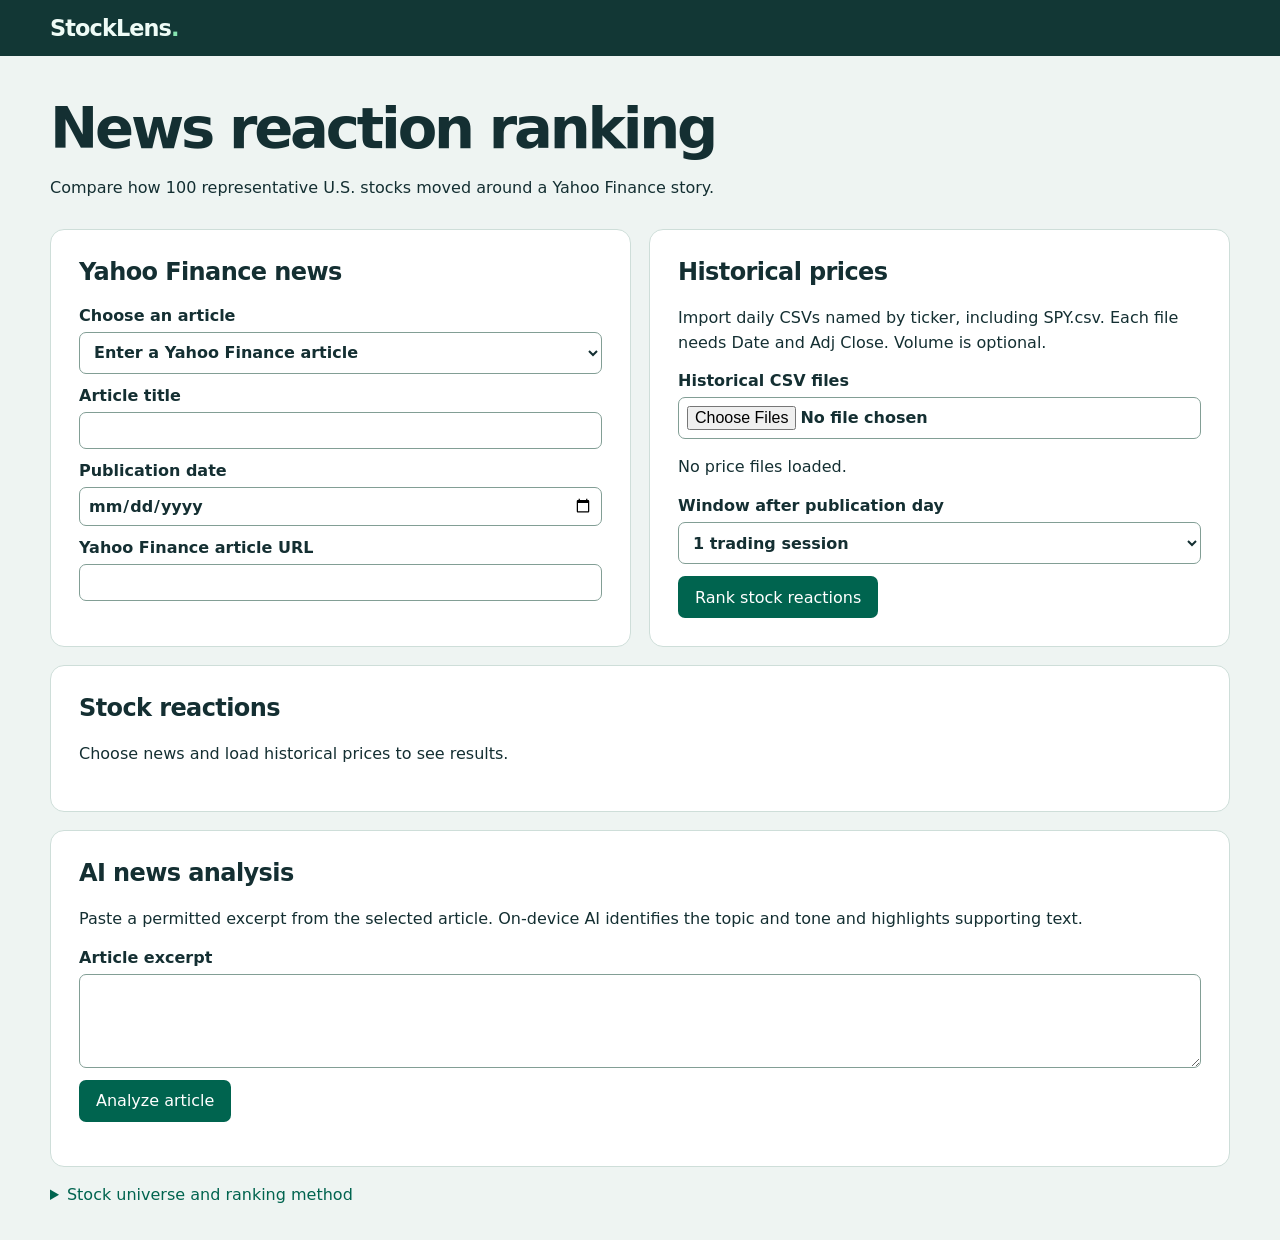
==== website/index.html @ e6dbd796 "Rank authentic Yahoo Finance events across a fixed 100-stock universe" ====
<!doctype html>
<html lang="en">
<head>
  <meta charset="utf-8">
  <meta name="viewport" content="width=device-width, initial-scale=1">
  <meta name="description" content="Rank the market-adjusted reactions of 100 U.S. stocks to a Yahoo Finance event.">
  <title>StockLens | News reaction ranking</title>
  <link rel="stylesheet" href="./research/dashboard.css">
  <script type="module" src="./research/event-dashboard.mjs"></script>
</head>
<body>
  <header class="topbar"><div class="shell product-header"><a class="brand" href="./">StockLens<span>.</span></a></div></header>
  <main class="shell">
    <section class="intro">
      <h1>News reaction ranking</h1>
      <p>Compare how 100 representative U.S. stocks moved around a Yahoo Finance story.</p>
    </section>
    <div class="event-layout">
      <section class="card" aria-labelledby="article-heading">
        <h2 id="article-heading">Yahoo Finance news</h2>
        <label>Choose an article <select id="article-picker"><option value="">Enter a Yahoo Finance article</option></select></label>
        <form id="article-form">
          <label>Article title <input name="title" required maxlength="300"></label>
          <label>Publication date <input name="date" type="date" required></label>
          <label>Yahoo Finance article URL <input name="url" type="url" required></label>
        </form>
        <p id="article-source"></p>
      </section>
      <section class="card" aria-labelledby="market-heading">
        <h2 id="market-heading">Historical prices</h2>
        <p>Import daily CSVs named by ticker, including SPY.csv. Each file needs Date and Adj Close. Volume is optional.</p>
        <label>Historical CSV files <input id="market-files" type="file" accept=".csv,text/csv" multiple></label>
        <p id="market-status" role="status">No price files loaded.</p>
        <label>Window after publication day
          <select id="horizon"><option value="1">1 trading session</option><option value="3">3 trading sessions</option><option value="5">5 trading sessions</option></select>
        </label>
        <button type="button" id="rank-button">Rank stock reactions</button>
      </section>
    </div>
    <section id="rankings" class="card" aria-labelledby="rank-title">
      <h2 id="rank-title">Stock reactions</h2>
      <p id="rank-status" role="status">Choose news and load historical prices to see results.</p>
      <div id="rank-content" hidden>
        <p id="rank-summary"></p>
        <div class="table-scroll">
          <table>
            <thead><tr><th scope="col">Rank</th><th scope="col">Stock</th><th scope="col">Sector</th><th scope="col">Stock return</th><th scope="col">vs. SPY</th><th scope="col">Reaction size</th></tr></thead>
            <tbody id="reaction-rows"></tbody>
          </table>
        </div>
        <section id="stock-details" hidden aria-labelledby="stock-title">
          <h3 id="stock-title" tabindex="-1"></h3>
          <p id="stock-summary"></p>
          <canvas id="event-chart" role="img" aria-labelledby="stock-title" aria-describedby="stock-summary"></canvas>
        </section>
        <details id="missing-data"><summary>Stocks without enough price data</summary><p id="missing-stocks"></p></details>
      </div>
    </section>
    <section class="card" aria-labelledby="ai-title">
      <h2 id="ai-title">AI news analysis</h2>
      <p>Paste a permitted excerpt from the selected article. On-device AI identifies the topic and tone and highlights supporting text.</p>
      <label>Article excerpt <textarea id="article-excerpt" rows="4" minlength="30" maxlength="3500"></textarea></label>
      <button id="ai-button" type="button">Analyze article</button>
      <p id="ai-status" role="status"></p>
      <div id="ai-result" hidden>
        <p id="ai-classification"></p>
        <blockquote id="ai-evidence"></blockquote>
      </div>
    </section>
    <details class="method">
      <summary>Stock universe and ranking method</summary>
      <p>The fixed list uses 100 companies from the November 20, 2026 OEF holdings snapshot, with one share class per company. <a id="universe-source" href="https://www.ishares.com/us/products/239723/ishares-s-p-100-etf/latest-holdings.csv">Holdings source</a>.</p>
      <p>Rank is based on the absolute difference between a stock’s return and SPY’s return over the same window. The window starts at the last SPY trading close strictly before the publication date and ends at the selected close strictly after it. The publication date uses New York time. The signed difference shows whether a stock outperformed or underperformed the market. Other news and market factors can contribute to the observed moves.</p>
      <div id="universe-list"></div>
    </details>
  </main>
</body>
</html>
---- website/research/dashboard.css ----
:root {
  color-scheme: light;
  font-family: Inter, system-ui, sans-serif;
  color: #142f32;
  background: #eef4f2;
  --ink: #142f32;
  --muted: #4c6667;
  --accent: #00644f;
  --line: #ceded9;
}
* { box-sizing: border-box; }
body { margin: 0; }
.shell { width: min(1180px, calc(100% - 32px)); margin-inline: auto; }
.topbar { background: #123735; }
.product-header { display: flex; flex-wrap: wrap; gap: 8px 20px; align-items: center; padding-block: 15px; color: #eefbf6; }
.brand { color: #eefbf6; text-decoration: none; margin-right: auto; font-weight: 800; font-size: 1.4rem; letter-spacing: -.04em; }
.brand span { color: #85e4b0; }
a { color: var(--accent); }
.intro { padding: clamp(20px, 4vw, 42px) 0 12px; }
h1 { margin: 0; font-size: clamp(2rem, 5vw, 3.6rem); letter-spacing: -.055em; line-height: 1.08; }
h2, h3 { letter-spacing: -.025em; }
h2 { margin-top: 0; }
p { line-height: 1.55; }
a { color: var(--accent); }
.data-note { display: inline-block; margin: 4px 0; padding: 7px 12px; border-radius: 6px; background: #deece7; }
.card { background: white; border: 1px solid var(--line); border-radius: 14px; padding: clamp(16px, 3vw, 28px); min-width: 0; margin-bottom: 18px; }
form, .chart-header { display: flex; flex-wrap: wrap; gap: 12px 20px; align-items: end; }
form label { flex: 1 1 165px; }
label { display: grid; gap: 7px; font-weight: 650; }
button, select { font: inherit; min-height: 42px; border-radius: 7px; }
select { border: 1px solid #829e95; padding: 0 10px; background: #fff; color: var(--ink); width: 100%; }
button { background: var(--accent); color: white; border: 1px solid transparent; padding: 0 16px; cursor: pointer; }
button:disabled { opacity: .62; cursor: wait; }
:focus-visible { outline: 3px solid #295dbe; outline-offset: 3px; }
.workspace { display: grid; align-items: start; grid-template-columns: minmax(260px, 1fr) minmax(0, 2.1fr); gap: 18px; }
.muted, #research-status { color: var(--muted); font-size: .92rem; }
.table-scroll { overflow: auto; }
table { width: 100%; border-collapse: collapse; font-variant-numeric: tabular-nums; }
td, th { text-align: left; padding: 9px 7px; border-bottom: 1px solid var(--line); }
th { color: var(--muted); font-size: .85rem; }
td button { background: transparent; color: var(--accent); text-decoration: underline; min-height: 30px; padding: 2px 7px; }
td button[aria-pressed="true"] { background: #deece7; font-weight: 750; }
.score-grid { display: grid; grid-template-columns: repeat(2, minmax(0, 1fr)); gap: 12px; }
.score-card { background: #eef6f1; border-radius: 10px; padding: 14px; }
.score-card h3 { margin: 0 0 5px; }
.score-card p { margin: 4px 0; }
.score-number { font-size: clamp(1.5rem, 4vw, 2.4rem); font-weight: 750; }
.chart-header { justify-content: space-between; align-items: center; margin-bottom: 14px; }
.chart-header h3 { margin: 0; }
canvas { display: block; width: 100%; height: 244px; }
summary { cursor: pointer; color: var(--accent); }
main { padding-bottom: 32px; }
#data-settings[open] { padding-bottom: 18px; }
.research-controls form { margin-top: 14px; }
#research-status { margin-bottom: 0; }
#stock-detail { margin-top: 20px; border-top: 1px solid var(--line); }
#ranking .table-scroll { max-height: 620px; }
#ranking thead { position: sticky; top: 0; background: white; }
.ticker { background: transparent; color: var(--accent); border: 1px solid var(--accent); padding-inline: 9px; min-height: 32px; font-weight: 700; }
.ticker[aria-pressed="true"] { background: #d9ede3; }
.method { margin: 4px 0; }

@media (max-width: 760px) { .workspace { grid-template-columns: 1fr; } }

#import-form label { min-width: 0; }
#import-form input { width: 100%; max-width: 100%; }
#import-status:empty { display: none; }
pre { overflow: auto; padding: 12px; background: #eef4f2; border-radius: 6px; }

.event-layout { display: grid; grid-template-columns: 1fr 1fr; gap: 18px; }
.event-layout form { display: grid; margin-top: 12px; }
.event-layout label { min-width: 0; }
input, textarea { font: inherit; color: var(--ink); width: 100%; padding: 8px; border: 1px solid #829e95; border-radius: 7px; }
#rank-button, #ai-button { margin-top: 12px; }
#universe-list { line-height: 1.8; }
blockquote { border-left: 3px solid var(--accent); padding-left: 14px; margin-left: 0; }
@media (max-width: 760px) { .event-layout { grid-template-columns: 1fr; gap: 0; } }
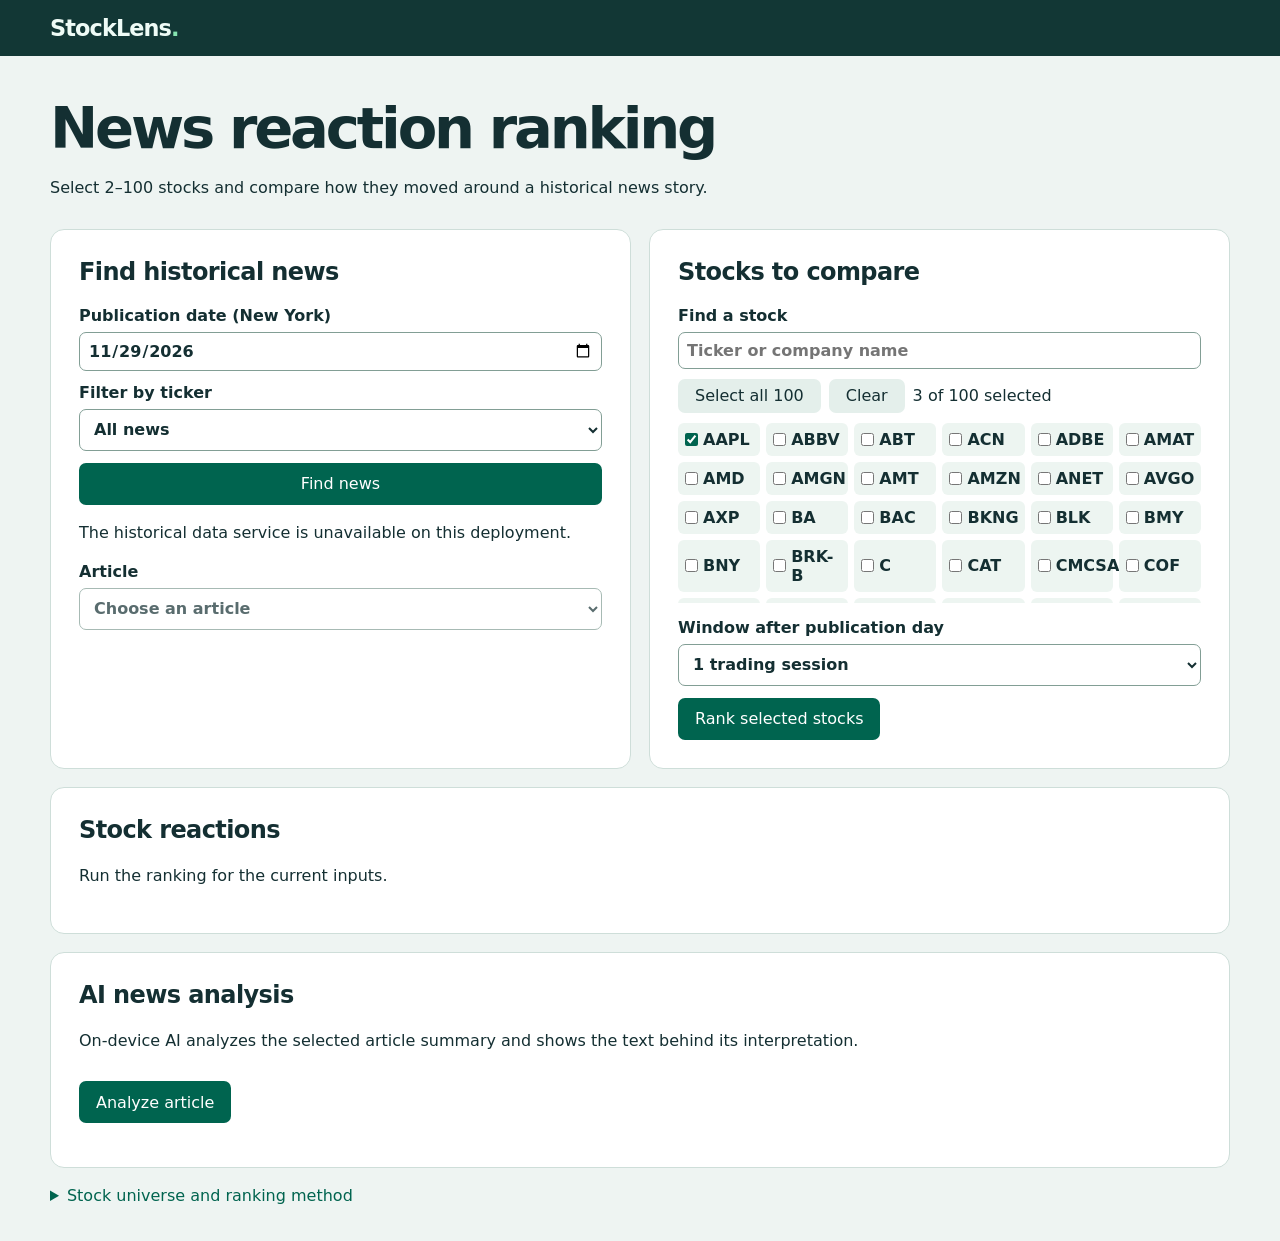
==== commit 484eaeb0: "Connect StockLens news and price workflow to a same-site data API" ====
--- a/website/index.html
+++ b/website/index.html
@@ -3,7 +3,7 @@
 <head>
   <meta charset="utf-8">
   <meta name="viewport" content="width=device-width, initial-scale=1">
-  <meta name="description" content="Rank the market-adjusted reactions of 100 U.S. stocks to a Yahoo Finance event.">
+  <meta name="description" content="Compare selected U.S. stocks around a historical financial news event.">
   <title>StockLens | News reaction ranking</title>
   <link rel="stylesheet" href="./research/dashboard.css">
   <script type="module" src="./research/event-dashboard.mjs"></script>
@@ -13,33 +13,39 @@
   <main class="shell">
     <section class="intro">
       <h1>News reaction ranking</h1>
-      <p>Compare how 100 representative U.S. stocks moved around a Yahoo Finance story.</p>
+      <p>Select 2–100 stocks and compare how they moved around a historical news story.</p>
     </section>
     <div class="event-layout">
       <section class="card" aria-labelledby="article-heading">
-        <h2 id="article-heading">Yahoo Finance news</h2>
-        <label>Choose an article <select id="article-picker"><option value="">Enter a Yahoo Finance article</option></select></label>
-        <form id="article-form">
-          <label>Article title <input name="title" required maxlength="300"></label>
-          <label>Publication date <input name="date" type="date" required></label>
-          <label>Yahoo Finance article URL <input name="url" type="url" required></label>
+        <h2 id="article-heading">Find historical news</h2>
+        <form id="news-search">
+          <label>Publication date (New York) <input id="news-date" type="date" required></label>
+          <label>Filter by ticker <select id="news-ticker"><option value="">All news</option></select></label>
+          <button type="submit">Find news</button>
         </form>
+        <p id="news-status" role="status"></p>
+        <label>Article <select id="article-picker" disabled><option value="">Search for news first</option></select></label>
+        <button id="more-news" type="button" hidden>Load more articles</button>
         <p id="article-source"></p>
       </section>
       <section class="card" aria-labelledby="market-heading">
-        <h2 id="market-heading">Historical prices</h2>
-        <p>Import daily CSVs named by ticker, including SPY.csv. Each file needs Date and Adj Close. Volume is optional.</p>
-        <label>Historical CSV files <input id="market-files" type="file" accept=".csv,text/csv" multiple></label>
-        <p id="market-status" role="status">No price files loaded.</p>
+        <h2 id="market-heading">Stocks to compare</h2>
+        <label>Find a stock <input id="stock-filter" type="search" placeholder="Ticker or company name"></label>
+        <div class="selection-actions">
+          <button id="select-all" type="button">Select all 100</button>
+          <button id="clear-stocks" type="button">Clear</button>
+          <output id="selection-count"></output>
+        </div>
+        <div id="stock-picker" class="stock-picker" role="group" aria-label="Eligible stocks"></div>
         <label>Window after publication day
           <select id="horizon"><option value="1">1 trading session</option><option value="3">3 trading sessions</option><option value="5">5 trading sessions</option></select>
         </label>
-        <button type="button" id="rank-button">Rank stock reactions</button>
+        <button type="button" id="rank-button">Rank selected stocks</button>
       </section>
     </div>
     <section id="rankings" class="card" aria-labelledby="rank-title">
       <h2 id="rank-title">Stock reactions</h2>
-      <p id="rank-status" role="status">Choose news and load historical prices to see results.</p>
+      <p id="rank-status" role="status">Select news and at least two stocks to see results.</p>
       <div id="rank-content" hidden>
         <p id="rank-summary"></p>
         <div class="table-scroll">
@@ -58,8 +64,7 @@
     </section>
     <section class="card" aria-labelledby="ai-title">
       <h2 id="ai-title">AI news analysis</h2>
-      <p>Paste a permitted excerpt from the selected article. On-device AI identifies the topic and tone and highlights supporting text.</p>
-      <label>Article excerpt <textarea id="article-excerpt" rows="4" minlength="30" maxlength="3500"></textarea></label>
+      <p>On-device AI analyzes the selected article summary and shows the text behind its interpretation.</p>
       <button id="ai-button" type="button">Analyze article</button>
       <p id="ai-status" role="status"></p>
       <div id="ai-result" hidden>
@@ -69,8 +74,8 @@
     </section>
     <details class="method">
       <summary>Stock universe and ranking method</summary>
-      <p>The fixed list uses 100 companies from the November 20, 2026 OEF holdings snapshot, with one share class per company. <a id="universe-source" href="https://www.ishares.com/us/products/239723/ishares-s-p-100-etf/latest-holdings.csv">Holdings source</a>.</p>
-      <p>Rank is based on the absolute difference between a stock’s return and SPY’s return over the same window. The window starts at the last SPY trading close strictly before the publication date and ends at the selected close strictly after it. The publication date uses New York time. The signed difference shows whether a stock outperformed or underperformed the market. Other news and market factors can contribute to the observed moves.</p>
+      <p>Select any subset of the fixed list, which uses 100 companies from the November 20, 2026 OEF holdings snapshot, with one share class per company. <a id="universe-source" href="https://www.ishares.com/us/products/239723/ishares-s-p-100-etf/latest-holdings.csv">Holdings source</a>.</p>
+      <p>Rank is based on the absolute difference between a stock’s split-adjusted price return and SPY’s price return over the same window. These prices do not include dividends. The window starts at the last SPY trading close strictly before the publication date and ends at the selected close strictly after it. The publication date uses New York time. The signed difference shows whether a stock outperformed or underperformed the market. Other news and market factors can contribute to the observed moves.</p>
       <div id="universe-list"></div>
     </details>
   </main>
--- a/website/research/dashboard.css
+++ b/website/research/dashboard.css
@@ -75,3 +75,10 @@
 #universe-list { line-height: 1.8; }
 blockquote { border-left: 3px solid var(--accent); padding-left: 14px; margin-left: 0; }
 @media (max-width: 760px) { .event-layout { grid-template-columns: 1fr; gap: 0; } }
+.selection-actions { display: flex; flex-wrap: wrap; align-items: center; gap: 8px; margin: 10px 0; }
+.selection-actions button { min-height: 34px; background: #e4efeb; color: var(--ink); }
+.stock-picker { display: grid; grid-template-columns: repeat(auto-fit, minmax(78px, 1fr)); gap: 6px; max-height: 180px; overflow: auto; margin: 10px 0 15px; }
+.stock-picker label { display: flex; align-items: center; gap: 5px; border-radius: 6px; background: #edf5f1; padding: 7px; }
+.stock-picker input { width: auto; margin: 0; accent-color: var(--accent); }
+#news-search { align-items: flex-end; margin-bottom: 9px; }
+#more-news { margin-top: 8px; }
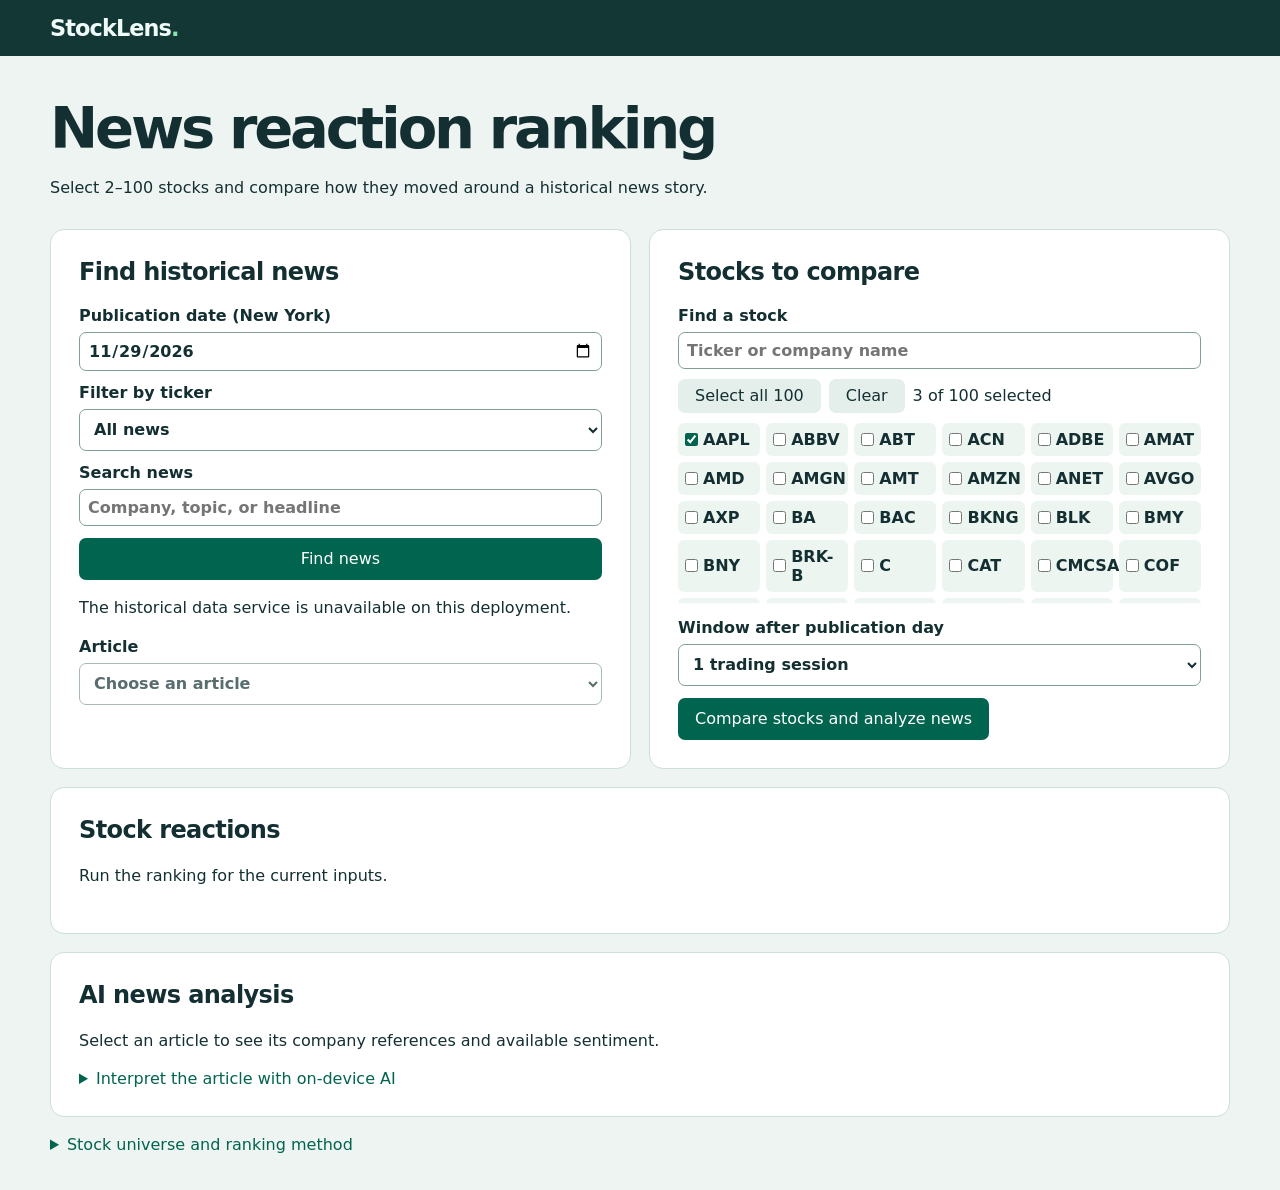
==== commit 1abc8978: "Search news and compare stock reactions with article sentiment" ====
--- a/website/index.html
+++ b/website/index.html
@@ -21,6 +21,7 @@
         <form id="news-search">
           <label>Publication date (New York) <input id="news-date" type="date" required></label>
           <label>Filter by ticker <select id="news-ticker"><option value="">All news</option></select></label>
+          <label>Search news <input id="news-keyword" type="search" maxlength="120" placeholder="Company, topic, or headline"></label>
           <button type="submit">Find news</button>
         </form>
         <p id="news-status" role="status"></p>
@@ -40,7 +41,7 @@
         <label>Window after publication day
           <select id="horizon"><option value="1">1 trading session</option><option value="3">3 trading sessions</option><option value="5">5 trading sessions</option></select>
         </label>
-        <button type="button" id="rank-button">Rank selected stocks</button>
+        <button type="button" id="rank-button">Compare stocks and analyze news</button>
       </section>
     </div>
     <section id="rankings" class="card" aria-labelledby="rank-title">
@@ -64,13 +65,27 @@
     </section>
     <section class="card" aria-labelledby="ai-title">
       <h2 id="ai-title">AI news analysis</h2>
-      <p>On-device AI analyzes the selected article summary and shows the text behind its interpretation.</p>
-      <button id="ai-button" type="button">Analyze article</button>
+      <p id="news-analysis-status" role="status">Select an article to see its company references and available sentiment.</p>
+      <div id="news-analysis-content" hidden>
+        <p id="news-analysis-summary"></p>
+        <div class="table-scroll analysis-table">
+          <table aria-label="News and observed market reaction by stock">
+            <thead><tr><th scope="col">Stock</th><th scope="col">Article coverage</th><th scope="col">Massive sentiment and rationale</th><th scope="col">Observed move vs. SPY</th></tr></thead>
+            <tbody id="news-analysis-rows"></tbody>
+          </table>
+        </div>
+        <p>Sentiment describes the news. Relative returns describe market moves during the selected window. Other events can affect those returns.</p>
+      </div>
+      <details id="local-ai">
+        <summary>Interpret the article with on-device AI</summary>
+        <p>Where supported, your browser classifies the article summary and highlights supporting text.</p>
+        <button id="ai-button" type="button" disabled>Analyze article</button>
       <p id="ai-status" role="status"></p>
       <div id="ai-result" hidden>
         <p id="ai-classification"></p>
         <blockquote id="ai-evidence"></blockquote>
       </div>
+      </details>
     </section>
     <details class="method">
       <summary>Stock universe and ranking method</summary>
--- a/website/research/dashboard.css
+++ b/website/research/dashboard.css
@@ -82,3 +82,7 @@
 .stock-picker input { width: auto; margin: 0; accent-color: var(--accent); }
 #news-search { align-items: flex-end; margin-bottom: 9px; }
 #more-news { margin-top: 8px; }
+
+.analysis-table { max-height: 25rem; overflow: auto; }
+.analysis-table td:nth-child(3) { min-width: 16rem; }
+#local-ai { margin-top: 1rem; }
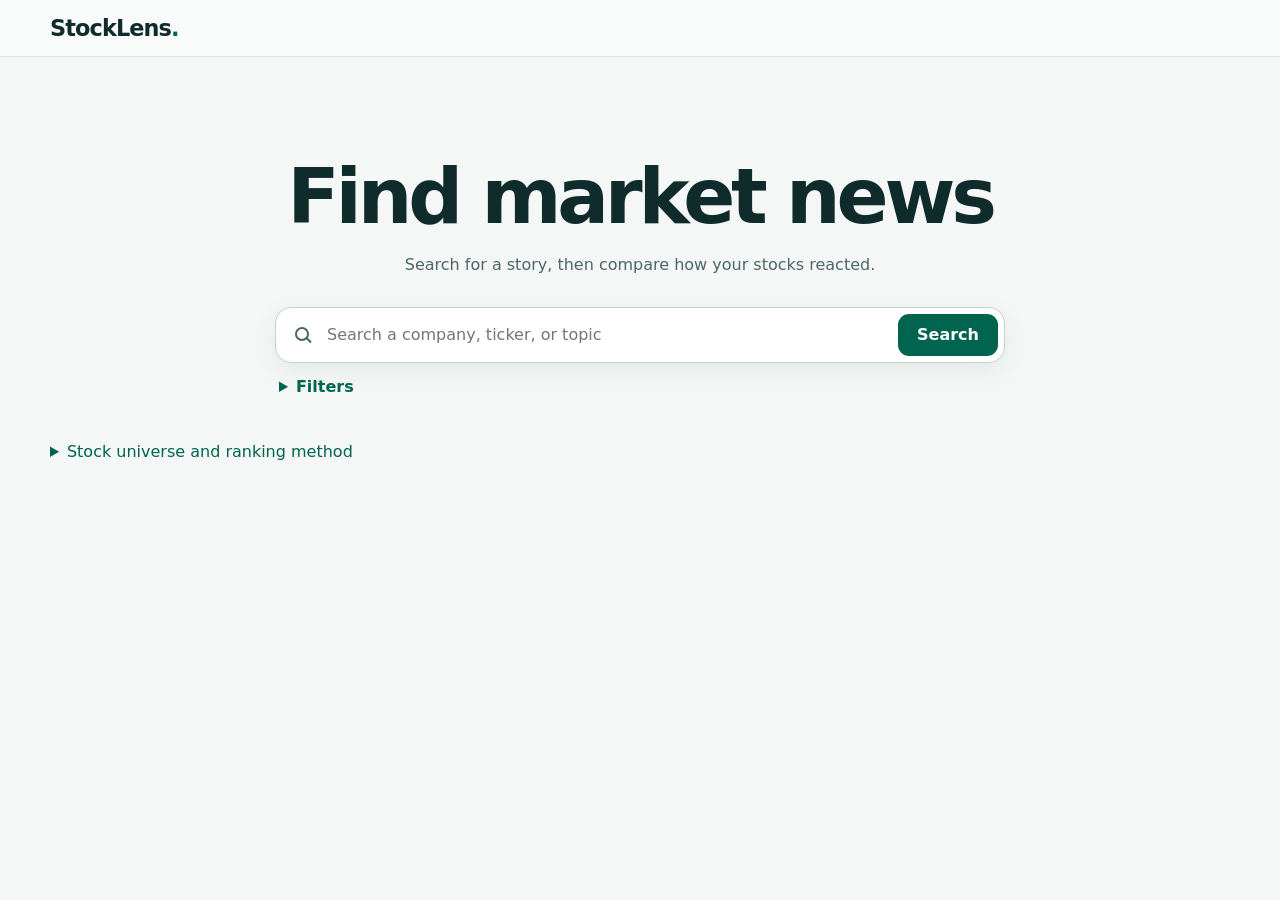
==== commit e44556f9: "Redesign StockLens around keyword-first news search" ====
--- a/website/index.html
+++ b/website/index.html
@@ -11,23 +11,39 @@
 <body>
   <header class="topbar"><div class="shell product-header"><a class="brand" href="./">StockLens<span>.</span></a></div></header>
   <main class="shell">
-    <section class="intro">
-      <h1>News reaction ranking</h1>
-      <p>Select 2–100 stocks and compare how they moved around a historical news story.</p>
+    <section class="search-hero" aria-labelledby="search-heading">
+      <h1 id="search-heading">Find market news</h1>
+      <p>Search for a story, then compare how your stocks reacted.</p>
+      <form id="news-search" role="search">
+        <div class="search-bar">
+          <span class="search-icon" aria-hidden="true"></span>
+          <input id="news-keyword" aria-label="Search news" type="search" maxlength="120" placeholder="Search a company, ticker, or topic">
+          <button type="submit">Search</button>
+        </div>
+        <details id="news-filters">
+          <summary>Filters</summary>
+          <div class="filter-grid">
+            <label>Publication date (New York) <input id="news-date" type="date"></label>
+            <label>Related company <select id="news-ticker"><option value="">All companies</option></select></label>
+          </div>
+        </details>
+      </form>
     </section>
-    <div class="event-layout">
-      <section class="card" aria-labelledby="article-heading">
-        <h2 id="article-heading">Find historical news</h2>
-        <form id="news-search">
-          <label>Publication date (New York) <input id="news-date" type="date" required></label>
-          <label>Filter by ticker <select id="news-ticker"><option value="">All news</option></select></label>
-          <label>Search news <input id="news-keyword" type="search" maxlength="120" placeholder="Company, topic, or headline"></label>
-          <button type="submit">Find news</button>
-        </form>
+    <section class="search-results" id="news-results" aria-labelledby="article-heading" hidden>
+      <div class="results-heading">
+        <h2 id="article-heading">News results</h2>
         <p id="news-status" role="status"></p>
-        <label>Article <select id="article-picker" disabled><option value="">Search for news first</option></select></label>
-        <button id="more-news" type="button" hidden>Load more articles</button>
-        <p id="article-source"></p>
+      </div>
+      <div class="news-scroll" id="news-scroll">
+        <ul id="news-list" aria-label="Matching news"></ul>
+        <div id="news-sentinel" aria-hidden="true" hidden></div>
+      </div>
+    </section>
+    <div id="analysis-workspace" hidden>
+      <div class="event-layout">
+      <section class="card selected-story" aria-labelledby="selected-story-heading">
+        <h2 id="selected-story-heading">Selected news</h2>
+        <div id="article-source"></div>
       </section>
       <section class="card" aria-labelledby="market-heading">
         <h2 id="market-heading">Stocks to compare</h2>
@@ -87,6 +103,7 @@
       </div>
       </details>
     </section>
+    </div>
     <details class="method">
       <summary>Stock universe and ranking method</summary>
       <p>Select any subset of the fixed list, which uses 100 companies from the November 20, 2026 OEF holdings snapshot, with one share class per company. <a id="universe-source" href="https://www.ishares.com/us/products/239723/ishares-s-p-100-etf/latest-holdings.csv">Holdings source</a>.</p>
--- a/website/research/dashboard.css
+++ b/website/research/dashboard.css
@@ -81,8 +81,79 @@
 .stock-picker label { display: flex; align-items: center; gap: 5px; border-radius: 6px; background: #edf5f1; padding: 7px; }
 .stock-picker input { width: auto; margin: 0; accent-color: var(--accent); }
 #news-search { align-items: flex-end; margin-bottom: 9px; }
-#more-news { margin-top: 8px; }
 
 .analysis-table { max-height: 25rem; overflow: auto; }
 .analysis-table td:nth-child(3) { min-width: 16rem; }
 #local-ai { margin-top: 1rem; }
+
+/* Search and article selection */
+:root {
+  background: #f4f7f6;
+  --ink: #102b2c;
+  --line: #dce7e2;
+}
+
+body { color: var(--ink); }
+.topbar { background: #f9fbfa; border-bottom: 1px solid var(--line); }
+.brand { color: var(--ink); }
+.brand span { color: var(--accent); }
+
+.search-hero {
+  padding: clamp(56px, 11vh, 138px) 0 42px;
+  text-align: center;
+}
+.search-hero h1 { font-size: clamp(2.5rem, 7vw, 4.8rem); }
+.search-hero > p { color: var(--muted); margin: 14px 0 29px; }
+#news-search { display: block; width: min(730px, 100%); margin: auto; text-align: left; }
+.search-bar {
+  display: flex;
+  align-items: center;
+  background: #fff;
+  border: 1px solid #bfd4ca;
+  border-radius: 16px;
+  padding: 6px;
+  gap: 10px;
+  box-shadow: 0 8px 26px #153a2d12;
+}
+.search-bar:focus-within { border-color: var(--accent); box-shadow: 0 0 0 2px #00644f25; }
+.search-bar input { border: 0; outline: 0; min-width: 0; padding: 8px 2px; }
+.search-bar button { min-width: 100px; border-radius: 11px; font-weight: 700; }
+.search-icon { position: relative; flex: 0 0 14px; height: 14px; margin: 0 6px 2px 13px; border: 2px solid var(--muted); border-radius: 100%; }
+.search-icon::after { content: ""; position: absolute; width: 7px; height: 2px; background: var(--muted); right: -5px; bottom: -2px; transform: rotate(45deg); }
+#news-filters { margin: 14px 4px 0; }
+#news-filters summary { width: max-content; font-weight: 620; }
+.filter-grid { display: grid; gap: 12px; grid-template-columns: 1fr 1fr; margin-top: 14px; }
+.filter-grid input { min-height: 42px; background: #fff; }
+.search-results { margin: 0 auto 24px; }
+.results-heading { display: flex; flex-wrap: wrap; align-items: baseline; justify-content: space-between; gap: 4px 16px; }
+.results-heading h2 { margin: 0; }
+#news-status { color: var(--muted); }
+.news-scroll { max-height: min(48vh, 490px); overflow: auto; border-radius: 14px; scrollbar-gutter: stable; }
+#news-list { list-style: none; margin: 0; padding: 0 4px 0 0; display: grid; gap: 8px; }
+#news-sentinel { height: 4px; }
+.story {
+  width: 100%;
+  display: grid;
+  gap: 5px;
+  padding: 14px 18px;
+  text-align: left;
+  background: #fff;
+  border: 1px solid var(--line);
+  border-radius: 12px;
+  color: var(--ink);
+}
+.story:hover, .story[aria-pressed="true"] { border-color: #74b29c; background: #e8f6ef; }
+.story[aria-pressed="true"] { box-shadow: inset 4px 0 var(--accent); }
+.story span { color: var(--muted); font-size: .84rem; }
+.story strong { font-size: 1rem; }
+.story p { margin: 0; color: var(--muted); font-size: .9rem; display: -webkit-box; -webkit-box-orient: vertical; -webkit-line-clamp: 2; overflow: hidden; }
+.selected-story h3 { margin: 4px 0 12px; }
+.selected-story p { color: var(--muted); }
+.selected-story a { font-weight: 650; }
+
+@media (max-width: 520px) {
+  .search-hero { padding-top: 48px; }
+  .search-bar { gap: 2px; }
+  .search-bar button { min-width: 76px; }
+  .filter-grid { grid-template-columns: 1fr; }
+}
